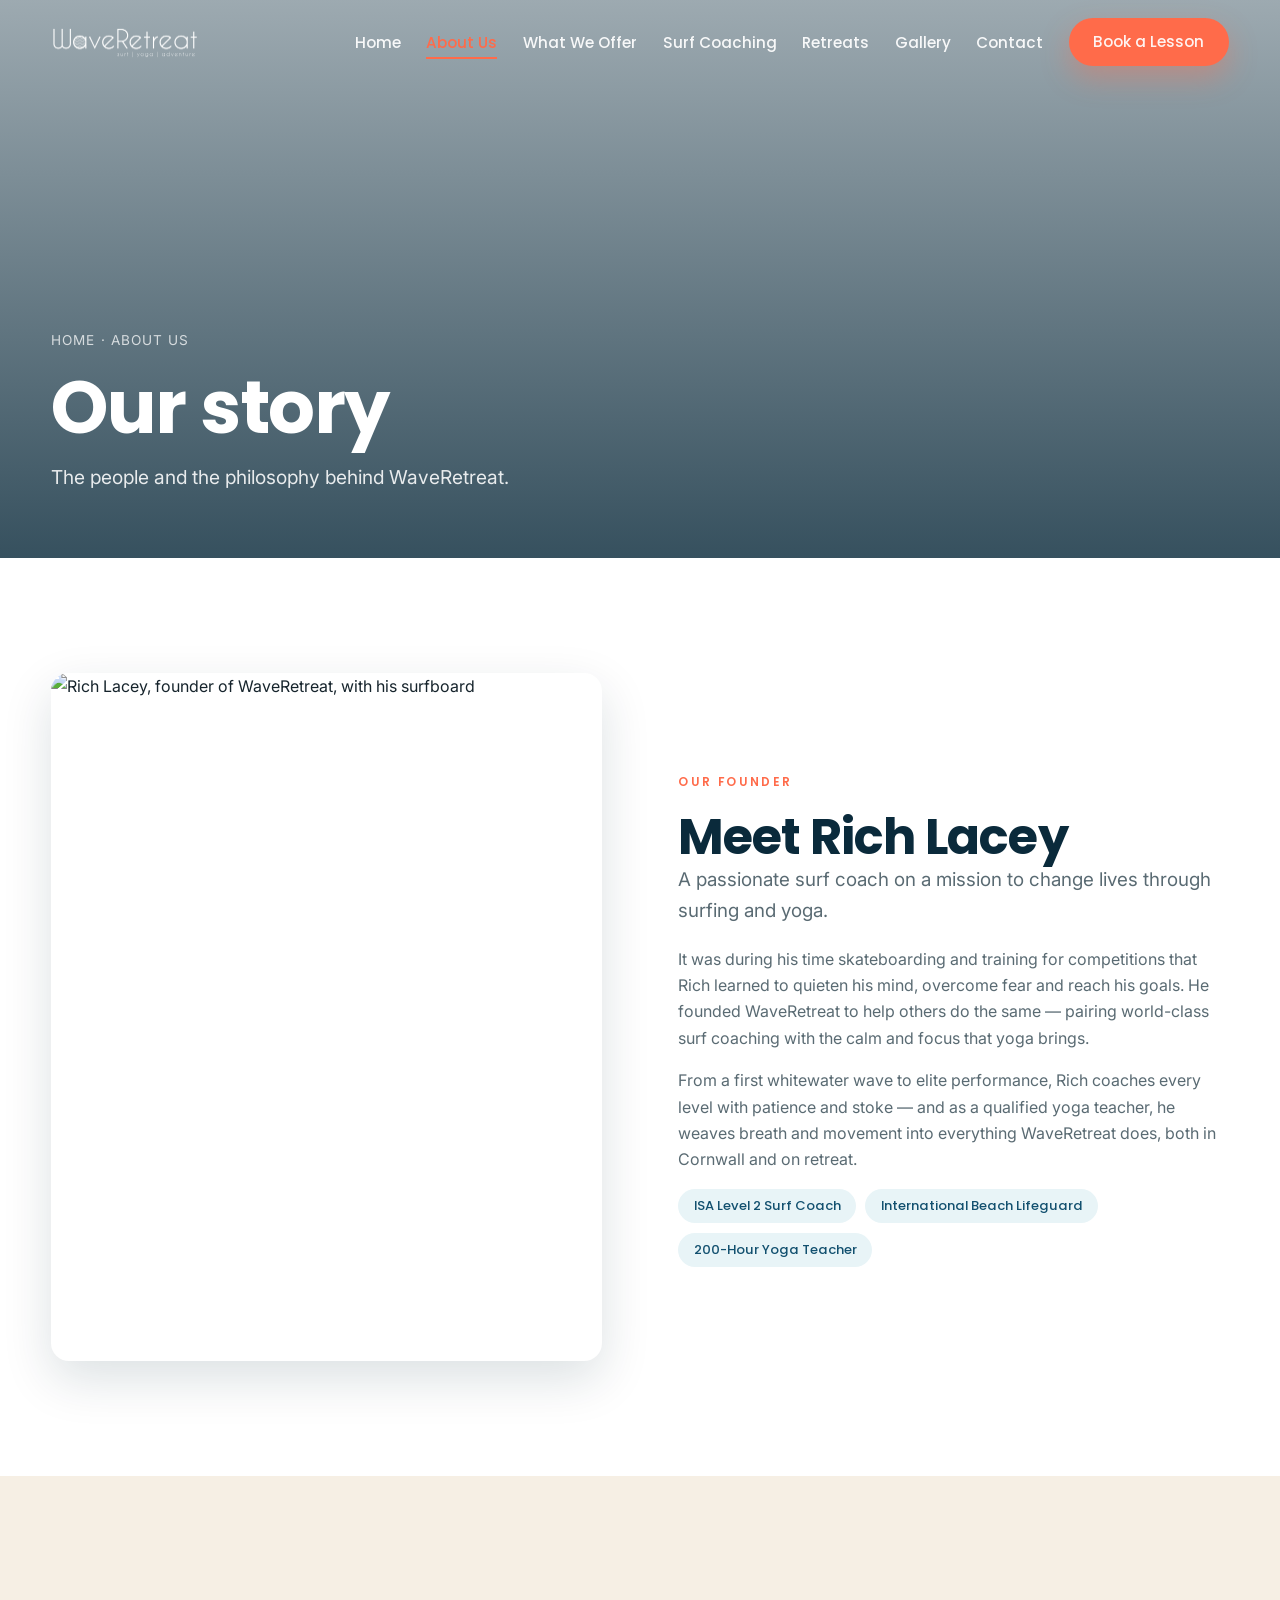
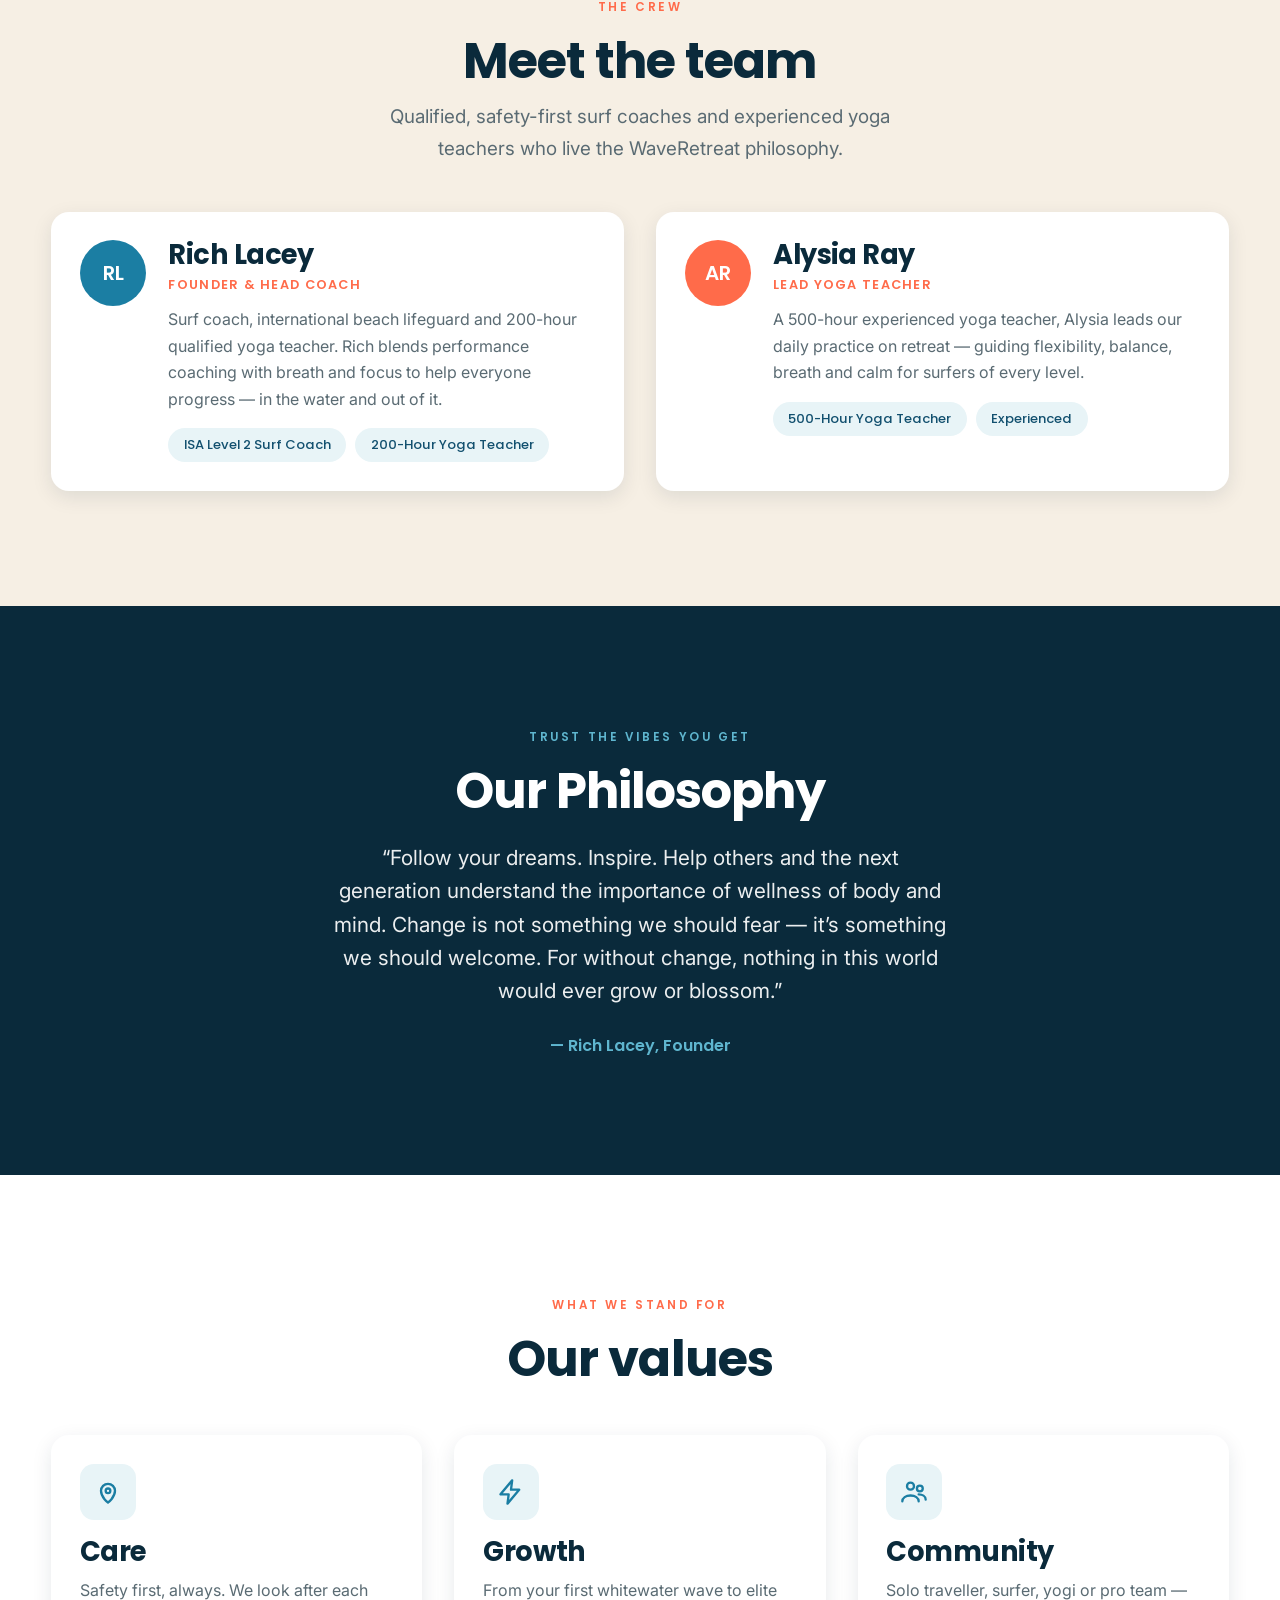
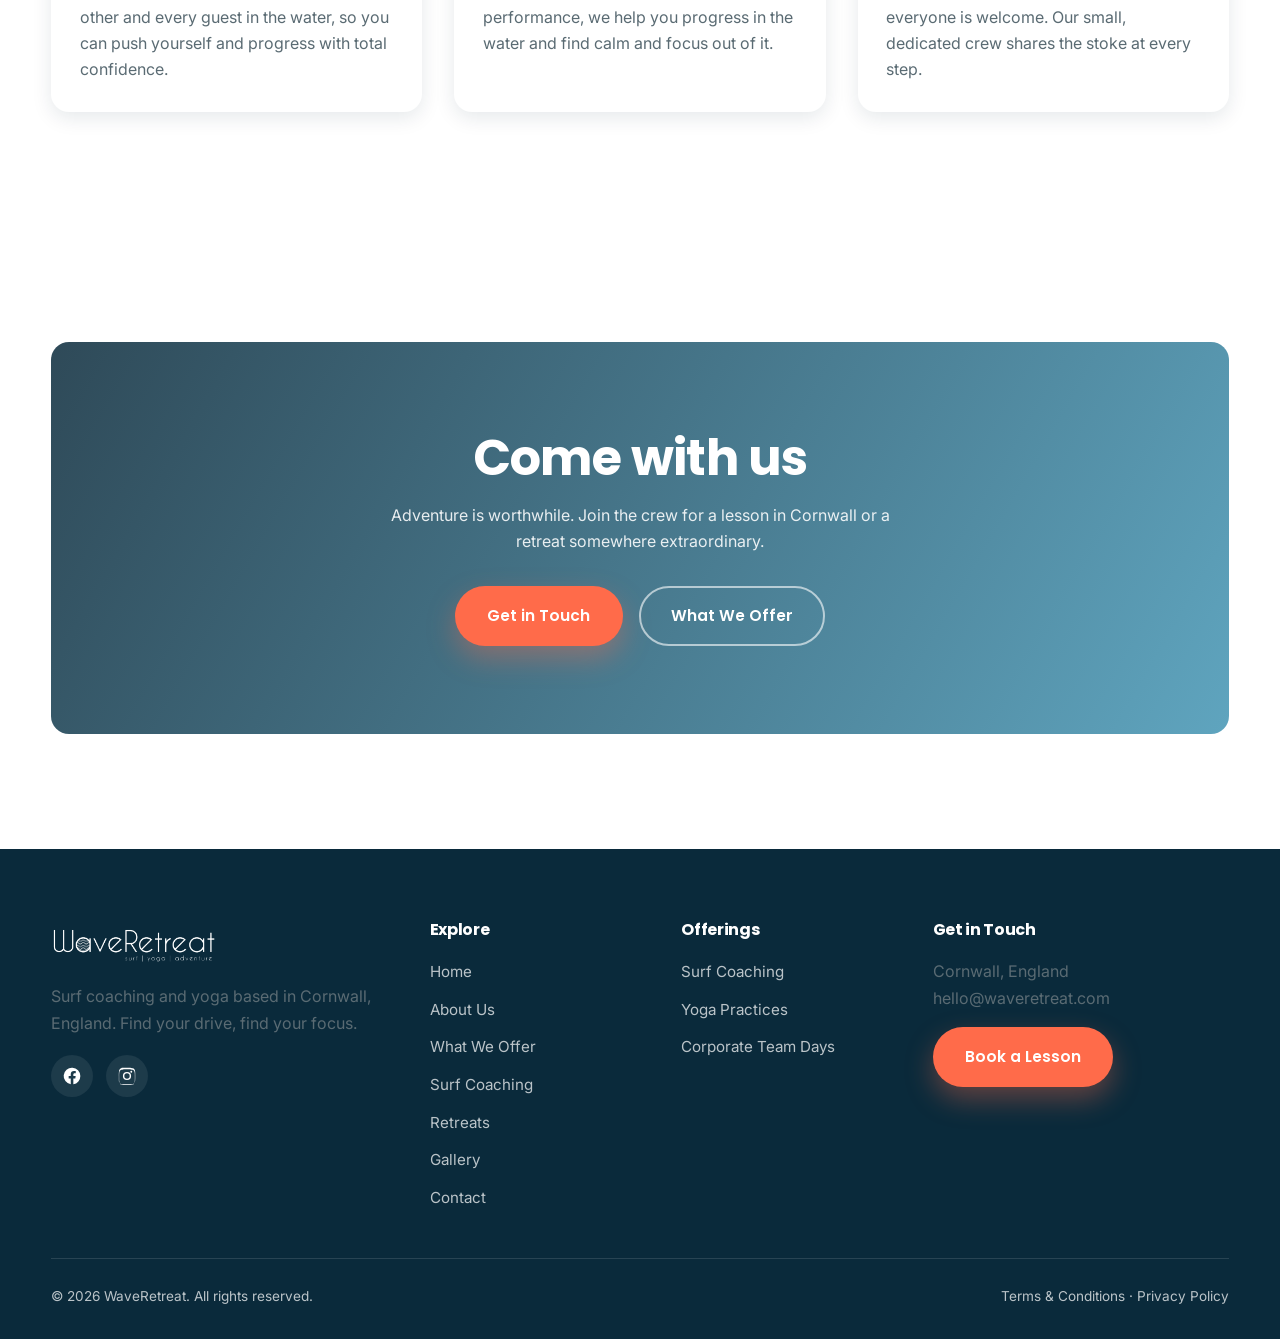
==== about.html @ 429e2a02 "Initial commit: Wave Retreat website Co-Authored-By: Claude Opus 4.7 (1M context) <noreply@anthropic" ====
<!DOCTYPE html>
<html lang="en-GB">
<head>
  <meta charset="UTF-8" />
  <meta name="viewport" content="width=device-width, initial-scale=1" />
  <title>About Us | WaveRetreat</title>
  <meta name="description" content="WaveRetreat was founded by Rich Lacey, a passionate surf coach changing lives through surf coaching and yoga in Cornwall." />
  <link rel="preconnect" href="https://fonts.googleapis.com" />
  <link rel="preconnect" href="https://fonts.gstatic.com" crossorigin />
  <link href="https://fonts.googleapis.com/css2?family=Inter:wght@400;500;600&family=Poppins:wght@500;600;700&display=swap" rel="stylesheet" />
  <link rel="stylesheet" href="css/styles.css" />
  <link rel="icon" href="favicon.svg" type="image/svg+xml" />
  <link rel="icon" href="assets/favicon-32.png" sizes="32x32" type="image/png" />
  <link rel="apple-touch-icon" href="assets/apple-touch-icon.png" />
  <meta name="theme-color" content="#0a2a3b" />
</head>
<body>

  <header class="site-header">
    <nav class="nav container">
      <a href="index.html" class="brand" aria-label="WaveRetreat home"><span class="brand-logo"><img class="logo-light" src="assets/logo-white.png" alt="WaveRetreat" width="500" height="137"><img class="logo-dark" src="assets/logo-dark.png" alt="WaveRetreat" width="500" height="137"></span></a>
      <ul class="nav-links">
        <li><a href="index.html">Home</a></li>
        <li><a href="about.html" class="active">About Us</a></li>
        <li><a href="offer.html">What We Offer</a></li><li><a href="coaching.html">Surf Coaching</a></li>
        <li><a href="retreats.html">Retreats</a></li><li><a href="gallery.html">Gallery</a></li>
        <li><a href="contact.html">Contact</a></li>
        <li><a href="contact.html" class="btn btn--primary">Book a Lesson</a></li>
      </ul>
      <button class="nav-toggle" aria-label="Menu"><span></span><span></span><span></span></button>
    </nav>
  </header>

  <!-- PAGE HERO -->
  <section class="page-hero">
    <div class="page-hero__bg" style="background-image:url('https://www.waveretreat.com/wp-content/uploads/2024/05/pura-vida-35-copy-scaled.jpg')"></div>
    <div class="container">
      <div class="breadcrumb">Home · About Us</div>
      <h1>Our story</h1>
      <p>The people and the philosophy behind WaveRetreat.</p>
    </div>
  </section>

  <!-- STORY -->
  <section class="section">
    <div class="container split">
      <div class="reveal media media--tall">
        <img src="https://www.waveretreat.com/wp-content/uploads/2016/12/rich-with-board-500x469.jpg" alt="Rich Lacey, founder of WaveRetreat, with his surfboard" />
      </div>
      <div class="reveal">
        <span class="eyebrow">Our Founder</span>
        <h2>Meet Rich Lacey</h2>
        <p class="lead">A passionate surf coach on a mission to change lives through surfing and yoga.</p>
        <p style="margin-top:1.2rem">It was during his time skateboarding and training for competitions that Rich learned to quieten his mind, overcome fear and reach his goals. He founded WaveRetreat to help others do the same — pairing world-class surf coaching with the calm and focus that yoga brings.</p>
        <p style="margin-top:1rem">From a first whitewater wave to elite performance, Rich coaches every level with patience and stoke — and as a qualified yoga teacher, he weaves breath and movement into everything WaveRetreat does, both in Cornwall and on retreat.</p>
        <div class="tags">
          <span class="tag">ISA Level 2 Surf Coach</span>
          <span class="tag">International Beach Lifeguard</span>
          <span class="tag">200-Hour Yoga Teacher</span>
        </div>
      </div>
    </div>
  </section>

  <!-- TEAM -->
  <section class="section section--sand">
    <div class="container">
      <div class="text-center reveal" style="max-width:58ch;margin-inline:auto;margin-bottom:3rem">
        <span class="eyebrow">The Crew</span>
        <h2>Meet the team</h2>
        <p class="lead mx-auto" style="margin-top:0.8rem">Qualified, safety-first surf coaches and experienced yoga teachers who live the WaveRetreat philosophy.</p>
      </div>
      <div class="grid grid-2">
        <article class="card reveal"><div class="card__body" style="flex-direction:row;gap:1.4rem;align-items:flex-start">
          <div class="quote__avatar" style="width:66px;height:66px;font-size:1.25rem;flex-shrink:0">RL</div>
          <div>
            <h3 style="margin-bottom:0.2rem">Rich Lacey</h3>
            <div style="color:var(--coral);font-family:Poppins;font-weight:600;font-size:0.8rem;text-transform:uppercase;letter-spacing:0.1em;margin-bottom:0.7rem">Founder &amp; Head Coach</div>
            <p>Surf coach, international beach lifeguard and 200-hour qualified yoga teacher. Rich blends performance coaching with breath and focus to help everyone progress — in the water and out of it.</p>
            <div class="tags"><span class="tag">ISA Level 2 Surf Coach</span><span class="tag">200-Hour Yoga Teacher</span></div>
          </div>
        </div></article>
        <article class="card reveal"><div class="card__body" style="flex-direction:row;gap:1.4rem;align-items:flex-start">
          <div class="quote__avatar" style="width:66px;height:66px;font-size:1.25rem;flex-shrink:0;background:var(--coral)">AR</div>
          <div>
            <h3 style="margin-bottom:0.2rem">Alysia Ray</h3>
            <div style="color:var(--coral);font-family:Poppins;font-weight:600;font-size:0.8rem;text-transform:uppercase;letter-spacing:0.1em;margin-bottom:0.7rem">Lead Yoga Teacher</div>
            <p>A 500-hour experienced yoga teacher, Alysia leads our daily practice on retreat — guiding flexibility, balance, breath and calm for surfers of every level.</p>
            <div class="tags"><span class="tag">500-Hour Yoga Teacher</span><span class="tag">Experienced</span></div>
          </div>
        </div></article>
      </div>
    </div>
  </section>

  <!-- PHILOSOPHY -->
  <section class="section section--ocean">
    <div class="container text-center" style="max-width:62ch;margin-inline:auto">
      <span class="eyebrow">Trust the vibes you get</span>
      <h2>Our Philosophy</h2>
      <p style="font-size:1.3rem;line-height:1.6;margin-top:1.4rem;color:rgba(255,255,255,0.92)">“Follow your dreams. Inspire. Help others and the next generation understand the importance of wellness of body and mind. Change is not something we should fear — it’s something we should welcome. For without change, nothing in this world would ever grow or blossom.”</p>
      <p style="color:var(--ocean-300);font-family:Poppins;font-weight:600;margin-top:1.6rem">— Rich Lacey, Founder</p>
    </div>
  </section>

  <!-- VALUES -->
  <section class="section">
    <div class="container">
      <div class="text-center reveal" style="max-width:56ch;margin-inline:auto;margin-bottom:3rem">
        <span class="eyebrow">What We Stand For</span>
        <h2>Our values</h2>
      </div>
      <div class="grid grid-3">
        <article class="card reveal"><div class="card__body">
          <div class="card__icon"><svg viewBox="0 0 24 24" fill="none" stroke="currentColor" stroke-width="2" stroke-linecap="round" stroke-linejoin="round"><path d="M12 21s-6-4.35-6-10a6 6 0 0 1 12 0c0 5.65-6 10-6 10z"/><circle cx="12" cy="11" r="2"/></svg></div>
          <h3>Care</h3>
          <p>Safety first, always. We look after each other and every guest in the water, so you can push yourself and progress with total confidence.</p>
        </div></article>
        <article class="card reveal"><div class="card__body">
          <div class="card__icon"><svg viewBox="0 0 24 24" fill="none" stroke="currentColor" stroke-width="2" stroke-linecap="round" stroke-linejoin="round"><path d="M13 2 3 14h7l-1 8 10-12h-7l1-8z"/></svg></div>
          <h3>Growth</h3>
          <p>From your first whitewater wave to elite performance, we help you progress in the water and find calm and focus out of it.</p>
        </div></article>
        <article class="card reveal"><div class="card__body">
          <div class="card__icon"><svg viewBox="0 0 24 24" fill="none" stroke="currentColor" stroke-width="2" stroke-linecap="round" stroke-linejoin="round"><circle cx="9" cy="7" r="3"/><circle cx="17" cy="9" r="2.5"/><path d="M2 20c0-3 3-5 7-5s7 2 7 5M16 14c3 0 6 1.5 6 4.5"/></svg></div>
          <h3>Community</h3>
          <p>Solo traveller, surfer, yogi or pro team — everyone is welcome. Our small, dedicated crew shares the stoke at every step.</p>
        </div></article>
      </div>
    </div>
  </section>

  <!-- CTA -->
  <section class="section">
    <div class="container">
      <div class="cta reveal" style="background-image:url('https://www.waveretreat.com/wp-content/uploads/2024/05/banner-waveretreat-scaled.jpg')">
        <h2>Come with us</h2>
        <p>Adventure is worthwhile. Join the crew for a lesson in Cornwall or a retreat somewhere extraordinary.</p>
        <div class="hero__cta" style="justify-content:center">
          <a href="contact.html" class="btn btn--primary">Get in Touch</a>
          <a href="offer.html" class="btn btn--ghost">What We Offer</a>
        </div>
      </div>
    </div>
  </section>

  <footer class="site-footer">
    <div class="container">
      <div class="footer-grid">
        <div>
          <a href="index.html" class="brand" aria-label="WaveRetreat home"><span class="brand-logo"><img class="logo-light" src="assets/logo-white.png" alt="WaveRetreat" width="500" height="137"><img class="logo-dark" src="assets/logo-dark.png" alt="WaveRetreat" width="500" height="137"></span></a>
          <p style="max-width:34ch">Surf coaching and yoga based in Cornwall, England. Find your drive, find your focus.</p>
          <div class="socials">
            <a href="https://www.facebook.com/waveretreat/" aria-label="Facebook" target="_blank" rel="noopener"><svg viewBox="0 0 24 24"><path d="M22 12a10 10 0 1 0-11.5 9.9v-7H8v-2.9h2.5V9.8c0-2.5 1.5-3.9 3.8-3.9 1.1 0 2.2.2 2.2.2v2.5h-1.3c-1.2 0-1.6.8-1.6 1.6v1.9h2.8l-.4 2.9h-2.4v7A10 10 0 0 0 22 12z"/></svg></a>
            <a href="https://www.instagram.com/waveretreat/" aria-label="Instagram" target="_blank" rel="noopener"><svg viewBox="0 0 24 24"><path d="M12 2.2c3.2 0 3.6 0 4.9.1 1.2.1 1.8.3 2.2.4.6.2 1 .5 1.4.9.4.4.7.8.9 1.4.2.4.4 1 .4 2.2.1 1.3.1 1.7.1 4.9s0 3.6-.1 4.9c-.1 1.2-.3 1.8-.4 2.2-.2.6-.5 1-.9 1.4-.4.4-.8.7-1.4.9-.4.2-1 .4-2.2.4-1.3.1-1.7.1-4.9.1s-3.6 0-4.9-.1c-1.2-.1-1.8-.3-2.2-.4-.6-.2-1-.5-1.4-.9-.4-.4-.7-.8-.9-1.4-.2-.4-.4-1-.4-2.2C2.2 15.6 2.2 15.2 2.2 12s0-3.6.1-4.9c.1-1.2.3-1.8.4-2.2.2-.6.5-1 .9-1.4.4-.4.8-.7 1.4-.9.4-.2 1-.4 2.2-.4C8.4 2.2 8.8 2.2 12 2.2zm0 1.8c-3.1 0-3.5 0-4.7.1-1.1.1-1.7.2-2.1.4-.5.2-.9.4-1.3.8-.4.4-.6.8-.8 1.3-.2.4-.3 1-.4 2.1-.1 1.2-.1 1.6-.1 4.7s0 3.5.1 4.7c.1 1.1.2 1.7.4 2.1.2.5.4.9.8 1.3.4.4.8.6 1.3.8.4.2 1 .3 2.1.4 1.2.1 1.6.1 4.7.1s3.5 0 4.7-.1c1.1-.1 1.7-.2 2.1-.4.5-.2.9-.4 1.3-.8.4-.4.6-.8.8-1.3.2-.4.3-1 .4-2.1.1-1.2.1-1.6.1-4.7s0-3.5-.1-4.7c-.1-1.1-.2-1.7-.4-2.1-.2-.5-.4-.9-.8-1.3-.4-.4-.8-.6-1.3-.8-.4-.2-1-.3-2.1-.4-1.2-.1-1.6-.1-4.7-.1zm0 3.1a4.9 4.9 0 1 1 0 9.8 4.9 4.9 0 0 1 0-9.8zm0 8.1a3.2 3.2 0 1 0 0-6.4 3.2 3.2 0 0 0 0 6.4zm6.3-8.3a1.1 1.1 0 1 1-2.3 0 1.1 1.1 0 0 1 2.3 0z"/></svg></a>
          </div>
        </div>
        <div><h4>Explore</h4><ul class="footer-links"><li><a href="index.html">Home</a></li><li><a href="about.html">About Us</a></li><li><a href="offer.html">What We Offer</a></li><li><a href="coaching.html">Surf Coaching</a></li><li><a href="retreats.html">Retreats</a></li><li><a href="gallery.html">Gallery</a></li><li><a href="contact.html">Contact</a></li></ul></div>
        <div><h4>Offerings</h4><ul class="footer-links"><li><a href="offer.html">Surf Coaching</a></li><li><a href="offer.html">Yoga Practices</a></li><li><a href="offer.html">Corporate Team Days</a></li></ul></div>
        <div><h4>Get in Touch</h4><p>Cornwall, England</p><p><a href="mailto:hello@waveretreat.com">hello@waveretreat.com</a></p><a href="contact.html" class="btn btn--primary" style="margin-top:1rem">Book a Lesson</a></div>
      </div>
      <div class="footer-bottom"><div>© <span id="year">2026</span> WaveRetreat. All rights reserved.</div><div><a href="terms.html">Terms &amp; Conditions</a> · <a href="privacy.html">Privacy Policy</a></div></div>
    </div>
  </footer>

  <script src="js/main.js"></script>
</body>
</html>
---- css/styles.css ----
/* ============================================================
   WaveRetreat — Surf Coaching & Retreats in Cornwall
   Fresh coastal / modern theme
   ============================================================ */

:root {
  --ocean-900: #0a2a3b;
  --ocean-800: #0e3a52;
  --ocean-700: #12506f;
  --ocean-500: #1b7ea3;
  --ocean-300: #5fb6cf;
  --foam: #e8f4f7;
  --sand: #f6efe4;
  --sand-deep: #ece0cb;
  --coral: #ff6b4a;
  --coral-dark: #e8543a;
  --ink: #16242c;
  --muted: #5a6b73;
  --white: #ffffff;
  --shadow: 0 18px 50px rgba(10, 42, 59, 0.14);
  --shadow-sm: 0 6px 20px rgba(10, 42, 59, 0.10);
  --radius: 18px;
  --radius-sm: 12px;
  --max: 1200px;
  --ease: cubic-bezier(0.22, 1, 0.36, 1);
}

* { margin: 0; padding: 0; box-sizing: border-box; }

html { scroll-behavior: smooth; -webkit-font-smoothing: antialiased; }

body {
  font-family: "Inter", -apple-system, BlinkMacSystemFont, "Segoe UI", Roboto, sans-serif;
  color: var(--ink);
  background: var(--white);
  line-height: 1.65;
  overflow-x: hidden;
}

h1, h2, h3, h4 {
  font-family: "Poppins", "Inter", sans-serif;
  line-height: 1.12;
  font-weight: 700;
  letter-spacing: -0.02em;
  color: var(--ocean-900);
}

h1 { font-size: clamp(2.6rem, 6vw, 4.6rem); }
h2 { font-size: clamp(2rem, 4vw, 3.1rem); }
h3 { font-size: clamp(1.3rem, 2.2vw, 1.7rem); }

p { color: var(--muted); }
a { color: inherit; text-decoration: none; }
img { max-width: 100%; display: block; }

.container { width: 92%; max-width: var(--max); margin-inline: auto; }
.section { padding: clamp(4rem, 9vw, 7.5rem) 0; }
.section--sand { background: var(--sand); }
.section--ocean { background: var(--ocean-900); }
.section--ocean h2, .section--ocean h3 { color: var(--white); }
.section--ocean p { color: rgba(255,255,255,0.78); }

.eyebrow {
  display: inline-block;
  font-family: "Poppins", sans-serif;
  text-transform: uppercase;
  letter-spacing: 0.22em;
  font-size: 0.74rem;
  font-weight: 600;
  color: var(--coral);
  margin-bottom: 1rem;
}
.section--ocean .eyebrow { color: var(--ocean-300); }

.lead { font-size: 1.18rem; color: var(--muted); max-width: 60ch; }
.text-center { text-align: center; }
.mx-auto { margin-inline: auto; }
.accent { color: var(--coral); }

/* ---------- Buttons ---------- */
.btn {
  display: inline-flex;
  align-items: center;
  gap: 0.55rem;
  font-family: "Poppins", sans-serif;
  font-weight: 600;
  font-size: 0.96rem;
  padding: 0.95rem 1.9rem;
  border-radius: 100px;
  border: 2px solid transparent;
  cursor: pointer;
  transition: transform 0.3s var(--ease), box-shadow 0.3s var(--ease), background 0.3s, color 0.3s;
}
.btn:hover { transform: translateY(-3px); }
.btn--primary { background: var(--coral); color: var(--white); box-shadow: 0 12px 28px rgba(255,107,74,0.36); }
.btn--primary:hover { background: var(--coral-dark); box-shadow: 0 18px 36px rgba(255,107,74,0.44); }
.btn--ghost { background: transparent; color: var(--white); border-color: rgba(255,255,255,0.6); }
.btn--ghost:hover { background: var(--white); color: var(--ocean-900); border-color: var(--white); }
.btn--dark { background: var(--ocean-900); color: var(--white); }
.btn--dark:hover { background: var(--ocean-700); }

/* ---------- Header / Nav ---------- */
.site-header {
  position: fixed;
  inset: 0 0 auto 0;
  z-index: 1000;
  padding: 1.1rem 0;
  isolation: isolate;
  transition: padding 0.35s var(--ease), box-shadow 0.35s;
}
/* Solid-ish bar behind the content (no backdrop-filter — blur rasterises and
   softens the logo/nav in some browsers). Keeps logo and text pixel-crisp. */
.site-header::before {
  content: "";
  position: absolute;
  inset: 0;
  z-index: -1;
  background: var(--white);
  opacity: 0;
  transition: opacity 0.35s var(--ease);
}
.site-header.scrolled::before { opacity: 0.97; }
.site-header.scrolled {
  box-shadow: 0 6px 24px rgba(10, 42, 59, 0.08);
  padding: 0.6rem 0;
}
.nav { display: flex; align-items: center; justify-content: space-between; }
.brand { display: inline-flex; align-items: center; }
/* PNG logo: white version on dark backgrounds (hero/footer), dark version on the white nav bar */
.brand-logo { display: block; width: 168px; }
.brand-logo img { display: block; width: 100%; height: auto; }
.brand-logo .logo-dark { display: none; }
.scrolled .brand-logo .logo-light { display: none; }
.scrolled .brand-logo .logo-dark { display: block; }
.nav .brand-logo { width: 150px; }

.nav-links { display: flex; align-items: center; gap: 1.6rem; list-style: none; }
.nav-links a {
  font-family: "Poppins", sans-serif; font-weight: 500; font-size: 0.95rem;
  color: rgba(255,255,255,0.92); position: relative; padding: 0.3rem 0;
}
.scrolled .nav-links a { color: var(--ocean-800); }
.nav-links a::after {
  content: ""; position: absolute; left: 0; bottom: -2px; height: 2px; width: 0;
  background: var(--coral); transition: width 0.3s var(--ease);
}
.nav-links a:hover::after, .nav-links a.active::after { width: 100%; }
.nav-links a.active { color: var(--coral); }
.nav .btn { padding: 0.6rem 1.4rem; }

.nav-toggle { display: none; flex-direction: column; gap: 5px; background: none; border: 0; cursor: pointer; padding: 6px; }
.nav-toggle span { width: 26px; height: 2px; background: var(--white); border-radius: 2px; transition: 0.3s; }
.scrolled .nav-toggle span { background: var(--ocean-900); }

/* ---------- Hero ---------- */
.hero {
  position: relative;
  min-height: 100vh;
  display: flex;
  align-items: center;
  color: var(--white);
  overflow: hidden;
}
.hero__bg {
  position: absolute; inset: 0;
  background-size: cover; background-position: center;
  transform: scale(1.08);
  animation: slowZoom 18s ease-out forwards;
}
@keyframes slowZoom { to { transform: scale(1); } }

/* Hero slideshow */
.hero__slides { position: absolute; inset: 0; overflow: hidden; }
.hero__slide {
  position: absolute; inset: 0;
  background-size: cover; background-position: center;
  opacity: 0; transition: opacity 1.6s ease-in-out;
  will-change: opacity;
}
.hero__slide.active { opacity: 1; }
.hero__slide.active { animation: heroZoom 7s ease-out forwards; }
@keyframes heroZoom { from { transform: scale(1.12); } to { transform: scale(1); } }
.hero__arrow {
  position: absolute; top: 50%; transform: translateY(-50%); z-index: 3;
  width: 52px; height: 52px; display: grid; place-items: center;
  background: rgba(255,255,255,0.14); border: 0; border-radius: 50%;
  color: #fff; font-size: 1.9rem; line-height: 1; cursor: pointer;
  transition: background 0.25s, transform 0.25s;
}
.hero__arrow:hover { background: var(--coral); }
.hero__arrow--prev { left: 1.6rem; }
.hero__arrow--next { right: 1.6rem; }
.hero__dots {
  position: absolute; bottom: 2.2rem; right: 2.5rem; z-index: 3;
  display: flex; gap: 0.6rem;
}
.hero__dot {
  width: 11px; height: 11px; border-radius: 50%; padding: 0;
  border: 2px solid rgba(255,255,255,0.7); background: transparent;
  cursor: pointer; transition: background 0.25s, transform 0.25s, border-color 0.25s;
}
.hero__dot:hover { border-color: #fff; }
.hero__dot.active { background: var(--coral); border-color: var(--coral); transform: scale(1.15); }
@media (max-width: 540px) {
  .hero__dots { right: 50%; transform: translateX(50%); bottom: 1.4rem; }
  .hero__arrow { width: 42px; height: 42px; font-size: 1.5rem; }
  .hero__arrow--prev { left: 0.6rem; }
  .hero__arrow--next { right: 0.6rem; }
}
.hero::after {
  content: ""; position: absolute; inset: 0;
  background: linear-gradient(180deg, rgba(10,42,59,0.55) 0%, rgba(10,42,59,0.35) 40%, rgba(10,42,59,0.8) 100%);
}
.hero .container { position: relative; z-index: 2; }
.hero h1 { color: var(--white); max-width: 16ch; }
.hero p { color: rgba(255,255,255,0.9); font-size: 1.25rem; max-width: 52ch; margin: 1.5rem 0 2.3rem; }
.hero__cta { display: flex; flex-wrap: wrap; gap: 1rem; }
.hero__scroll {
  position: absolute; bottom: 2rem; left: 50%; transform: translateX(-50%);
  z-index: 2; color: rgba(255,255,255,0.7); font-size: 0.78rem; letter-spacing: 0.2em;
  text-transform: uppercase; display: flex; flex-direction: column; align-items: center; gap: 0.6rem;
}
.hero__scroll span { width: 1px; height: 40px; background: rgba(255,255,255,0.5); animation: scrollPulse 2s infinite; }
@keyframes scrollPulse { 0%,100% { opacity: 0.3; transform: scaleY(0.6); } 50% { opacity: 1; transform: scaleY(1); } }

/* page hero (smaller, for inner pages) */
.page-hero {
  position: relative; min-height: 62vh; display: flex; align-items: flex-end;
  color: #fff; overflow: hidden; padding-bottom: 4rem;
}
.page-hero__bg { position: absolute; inset: 0; background-size: cover; background-position: center; }
.page-hero::after { content: ""; position: absolute; inset: 0; background: linear-gradient(180deg, rgba(10,42,59,0.4), rgba(10,42,59,0.82)); }
.page-hero .container { position: relative; z-index: 2; }
.page-hero h1 { color: #fff; }
.page-hero p { color: rgba(255,255,255,0.88); font-size: 1.2rem; max-width: 56ch; margin-top: 0.8rem; }
.breadcrumb { font-size: 0.85rem; letter-spacing: 0.08em; color: rgba(255,255,255,0.75); margin-bottom: 1rem; text-transform: uppercase; }

/* ---------- Generic grid ---------- */
.grid { display: grid; gap: 2rem; }
.grid-2 { grid-template-columns: repeat(2, 1fr); }
.grid-3 { grid-template-columns: repeat(3, 1fr); }
.split { display: grid; grid-template-columns: 1fr 1fr; gap: clamp(2rem, 6vw, 5rem); align-items: center; }

/* ---------- Cards ---------- */
.card {
  background: var(--white); border-radius: var(--radius); overflow: hidden;
  box-shadow: var(--shadow-sm); transition: transform 0.4s var(--ease), box-shadow 0.4s var(--ease);
  display: flex; flex-direction: column;
}
.card:hover { transform: translateY(-8px); box-shadow: var(--shadow); }
.card__img { height: 220px; background-size: cover; background-position: center; }
.card__body { padding: 1.8rem; flex: 1; display: flex; flex-direction: column; }
.card__icon {
  width: 56px; height: 56px; border-radius: 14px; background: var(--foam);
  display: grid; place-items: center; margin-bottom: 1.1rem; color: var(--ocean-500);
}
.card__icon svg { width: 28px; height: 28px; }
.card h3 { margin-bottom: 0.6rem; }
.card .card__link { margin-top: auto; padding-top: 1rem; color: var(--coral); font-weight: 600; font-family: "Poppins", sans-serif; font-size: 0.92rem; display: inline-flex; gap: 0.4rem; align-items: center; }
.card .card__link:hover { gap: 0.7rem; }

/* feature media block */
.media { border-radius: var(--radius); overflow: hidden; box-shadow: var(--shadow); }
.media img { width: 100%; height: 100%; object-fit: cover; }
.media--tall { aspect-ratio: 4/5; }

/* ---------- Stats ---------- */
.stats { display: grid; grid-template-columns: repeat(3, 1fr); gap: 2rem; text-align: center; }
.stat__num { font-family: "Poppins", sans-serif; font-weight: 700; font-size: clamp(2.6rem, 5vw, 3.6rem); color: var(--coral); line-height: 1; }
.stat__label { text-transform: uppercase; letter-spacing: 0.14em; font-size: 0.82rem; color: rgba(255,255,255,0.7); margin-top: 0.6rem; }

/* ---------- Testimonials ---------- */
.quote { background: var(--white); border-radius: var(--radius); padding: 2.2rem; box-shadow: var(--shadow-sm); position: relative; }
.quote__mark { font-family: "Poppins"; font-size: 4rem; color: var(--sand-deep); line-height: 0.6; position: absolute; top: 1.4rem; right: 1.6rem; }
.quote p { color: var(--ink); font-size: 1.04rem; position: relative; z-index: 1; }
.quote__author { display: flex; align-items: center; gap: 0.9rem; margin-top: 1.4rem; }
.quote__avatar { width: 48px; height: 48px; border-radius: 50%; background: var(--ocean-500); color: #fff; display: grid; place-items: center; font-family: "Poppins"; font-weight: 600; }
.quote__name { font-family: "Poppins"; font-weight: 600; color: var(--ocean-900); font-size: 0.96rem; }
.quote__role { font-size: 0.82rem; color: var(--muted); }

/* ---------- Mission band ---------- */
.band { display: grid; grid-template-columns: 1fr 1fr; align-items: stretch; min-height: 480px; border-radius: var(--radius); overflow: hidden; box-shadow: var(--shadow); }
.band__media { background-size: cover; background-position: center; min-height: 320px; }
.band__content { padding: clamp(2.2rem, 5vw, 4rem); display: flex; flex-direction: column; justify-content: center; }
.band--ocean .band__content { background: var(--ocean-900); color: #fff; }
.band--ocean h2 { color: #fff; }
.band--ocean p { color: rgba(255,255,255,0.8); }

/* ---------- CTA ---------- */
.cta {
  position: relative; text-align: center; color: #fff; overflow: hidden;
  border-radius: var(--radius); padding: clamp(3rem, 7vw, 5.5rem) 1.5rem;
  background-size: cover; background-position: center;
}
.cta::after { content: ""; position: absolute; inset: 0; background: linear-gradient(120deg, rgba(10,42,59,0.85), rgba(27,126,163,0.7)); }
.cta > * { position: relative; z-index: 1; }
.cta h2 { color: #fff; }
.cta p { color: rgba(255,255,255,0.88); margin: 1rem auto 2rem; max-width: 50ch; }

/* ---------- Forms ---------- */
.form { display: grid; gap: 1.2rem; }
.form-row { display: grid; grid-template-columns: 1fr 1fr; gap: 1.2rem; }
.field label { display: block; font-family: "Poppins"; font-weight: 500; font-size: 0.86rem; margin-bottom: 0.4rem; color: var(--ocean-900); }
.field input, .field select, .field textarea {
  width: 100%; padding: 0.9rem 1.1rem; border: 1.5px solid var(--sand-deep); border-radius: var(--radius-sm);
  font-family: inherit; font-size: 0.98rem; color: var(--ink); background: var(--white); transition: border 0.25s, box-shadow 0.25s;
}
.field input:focus, .field select:focus, .field textarea:focus { outline: none; border-color: var(--ocean-500); box-shadow: 0 0 0 4px rgba(27,126,163,0.12); }
.field textarea { min-height: 150px; resize: vertical; }
.form-note { font-size: 0.84rem; color: var(--muted); }
.form-success { display: none; padding: 1rem 1.2rem; border-radius: var(--radius-sm); background: #e7f7ee; color: #156c40; font-weight: 500; }
.form-success.show { display: block; }

/* ---------- Info / contact list ---------- */
.info-list { list-style: none; display: grid; gap: 1.5rem; }
.info-list li { display: flex; gap: 1rem; align-items: flex-start; }
.info-list .ic { width: 46px; height: 46px; border-radius: 12px; background: var(--foam); color: var(--ocean-500); display: grid; place-items: center; flex-shrink: 0; }
.info-list .ic svg { width: 22px; height: 22px; }
.info-list strong { font-family: "Poppins"; color: var(--ocean-900); display: block; font-size: 0.95rem; }
.info-list span { color: var(--muted); font-size: 0.95rem; }

/* ---------- Checklist ---------- */
.checks { list-style: none; display: grid; gap: 0.9rem; }
.checks li { display: flex; gap: 0.8rem; align-items: flex-start; color: var(--muted); }
.checks li::before { content: "✓"; flex-shrink: 0; width: 24px; height: 24px; border-radius: 50%; background: var(--coral); color: #fff; font-size: 0.8rem; font-weight: 700; display: grid; place-items: center; }

/* ---------- Pill / tags ---------- */
.tags { display: flex; flex-wrap: wrap; gap: 0.6rem; margin-top: 1rem; }
.tag { background: var(--foam); color: var(--ocean-700); padding: 0.4rem 0.95rem; border-radius: 100px; font-size: 0.82rem; font-family: "Poppins"; font-weight: 500; }

/* ---------- Retreat list ---------- */
.retreat { display: grid; grid-template-columns: 1.1fr 1fr; gap: 0; border-radius: var(--radius); overflow: hidden; box-shadow: var(--shadow-sm); background: #fff; transition: box-shadow 0.4s; }
.retreat:hover { box-shadow: var(--shadow); }
.retreat__img { min-height: 320px; background-size: cover; background-position: center; }
.retreat__body { padding: clamp(1.8rem, 4vw, 3rem); display: flex; flex-direction: column; justify-content: center; }
.retreat:nth-child(even) .retreat__img { order: 2; }
.retreat__loc { color: var(--coral); font-family: "Poppins"; font-weight: 600; font-size: 0.82rem; letter-spacing: 0.12em; text-transform: uppercase; margin-bottom: 0.6rem; }

/* ---------- Footer ---------- */
.site-footer { background: var(--ocean-900); color: rgba(255,255,255,0.72); padding: 4.5rem 0 2rem; }
.footer-grid { display: grid; grid-template-columns: 1.6fr 1fr 1fr 1.4fr; gap: 2.5rem; }
.site-footer h4 { color: #fff; font-size: 1rem; margin-bottom: 1.2rem; }
.site-footer .brand { color: #fff; margin-bottom: 1rem; }
.footer-links { list-style: none; display: grid; gap: 0.7rem; }
.footer-links a { color: rgba(255,255,255,0.72); font-size: 0.95rem; transition: color 0.2s; }
.footer-links a:hover { color: var(--coral); }
.socials { display: flex; gap: 0.8rem; margin-top: 1.2rem; }
.socials a { width: 42px; height: 42px; border-radius: 50%; background: rgba(255,255,255,0.08); display: grid; place-items: center; transition: background 0.25s, transform 0.25s; }
.socials a:hover { background: var(--coral); transform: translateY(-3px); }
.socials svg { width: 20px; height: 20px; fill: #fff; }
.footer-bottom { border-top: 1px solid rgba(255,255,255,0.12); margin-top: 3rem; padding-top: 1.6rem; display: flex; justify-content: space-between; flex-wrap: wrap; gap: 1rem; font-size: 0.85rem; }
.footer-bottom a:hover { color: var(--coral); }

/* ---------- Pricing / lesson cards ---------- */
.price { font-family: "Poppins", sans-serif; font-weight: 700; color: var(--ocean-900); font-size: 1.4rem; margin: 0.2rem 0 0.4rem; }
.price small { font-weight: 500; font-size: 0.8rem; color: var(--muted); }

/* ---------- Level rows ---------- */
.level { display: grid; grid-template-columns: auto 1fr; gap: 1.2rem; align-items: start; padding: 1.6rem 0; border-bottom: 1px solid var(--sand-deep); }
.level:last-child { border-bottom: 0; }
.level__badge { width: 54px; height: 54px; border-radius: 14px; background: var(--ocean-900); color: #fff; display: grid; place-items: center; font-family: "Poppins"; font-weight: 700; }
.level h3 { margin-bottom: 0.3rem; }

/* ---------- Gallery ---------- */
.gallery {
  display: grid;
  grid-template-columns: repeat(4, 1fr);
  gap: 1rem;
}
.gallery__item {
  position: relative; overflow: hidden; border-radius: var(--radius-sm);
  cursor: pointer; background: var(--sand-deep);
  aspect-ratio: 3 / 2;
}
.gallery__item img { width: 100%; height: 100%; object-fit: cover; transition: transform 0.6s var(--ease); }
.gallery__item:hover img { transform: scale(1.07); }
.gallery__item::after {
  content: ""; position: absolute; inset: 0; pointer-events: none;
  background: linear-gradient(180deg, rgba(10,42,59,0) 55%, rgba(10,42,59,0.45));
  opacity: 0; transition: opacity 0.4s;
}
.gallery__item:hover::after { opacity: 1; }

/* Lightbox */
.lightbox {
  position: fixed; inset: 0; z-index: 2000; display: none;
  background: rgba(8, 24, 33, 0.92); align-items: center; justify-content: center;
  padding: 4vw; opacity: 0; transition: opacity 0.3s;
}
.lightbox.open { display: flex; opacity: 1; }
.lightbox img { max-width: 90vw; max-height: 86vh; border-radius: 10px; box-shadow: 0 30px 80px rgba(0,0,0,0.5); }
.lightbox__close {
  position: absolute; top: 1.4rem; right: 1.8rem; width: 48px; height: 48px;
  background: rgba(255,255,255,0.12); border: 0; border-radius: 50%; color: #fff;
  font-size: 1.6rem; cursor: pointer; transition: background 0.25s; line-height: 1;
  z-index: 2;
}
.lightbox__close:hover { background: var(--coral); }
.lightbox__nav {
  position: absolute; top: 50%; transform: translateY(-50%);
  width: 56px; height: 56px; display: grid; place-items: center;
  background: rgba(255,255,255,0.12); border: 0; border-radius: 50%; color: #fff;
  font-size: 2rem; line-height: 1; cursor: pointer; transition: background 0.25s; z-index: 2;
}
.lightbox__nav:hover { background: var(--coral); }
.lightbox__nav--prev { left: 1.6rem; }
.lightbox__nav--next { right: 1.6rem; }
.lightbox__counter {
  position: absolute; bottom: 1.4rem; left: 50%; transform: translateX(-50%);
  color: rgba(255,255,255,0.8); font-family: "Poppins", sans-serif;
  font-size: 0.85rem; letter-spacing: 0.06em;
}
@media (max-width: 540px) {
  .lightbox__nav { width: 44px; height: 44px; font-size: 1.5rem; }
  .lightbox__nav--prev { left: 0.5rem; }
  .lightbox__nav--next { right: 0.5rem; }
}

/* ---------- Legal / prose pages ---------- */
.legal-head { background: var(--ocean-900); color: #fff; padding: 8.5rem 0 3.2rem; }
.legal-head .breadcrumb { color: var(--ocean-300); }
.legal-head h1 { color: #fff; margin-bottom: 0.5rem; }
.legal-head .updated { color: rgba(255,255,255,0.7); font-family: "Poppins", sans-serif; font-size: 0.85rem; }
.legal-note {
  background: var(--sand); border-left: 4px solid var(--coral);
  padding: 1rem 1.4rem; border-radius: 8px; margin-bottom: 2.6rem;
  font-size: 0.92rem; color: var(--muted);
}
.prose { max-width: 820px; }
.prose h2 { font-size: 1.5rem; margin: 2.6rem 0 0.8rem; }
.prose h3 { font-size: 1.12rem; margin: 1.6rem 0 0.5rem; color: var(--ocean-800); }
.prose p { margin-bottom: 1rem; }
.prose ul, .prose ol { margin: 0.4rem 0 1.2rem 1.3rem; display: grid; gap: 0.45rem; }
.prose li { color: var(--muted); padding-left: 0.2rem; }
.prose a { color: var(--ocean-500); text-decoration: underline; }
.prose strong { color: var(--ocean-900); }
.prose .ph { background: #fff2c2; color: #7a5b00; padding: 0.05rem 0.3rem; border-radius: 4px; font-weight: 500; }

/* ---------- Instagram strip ---------- */
.ig__strip { display: grid; grid-template-columns: repeat(6, 1fr); gap: 0.6rem; margin-top: 2.4rem; }
.ig__tile {
  position: relative; display: block; aspect-ratio: 1 / 1; overflow: hidden;
  border-radius: 12px; background: var(--sand-deep);
}
.ig__tile img { width: 100%; height: 100%; object-fit: cover; transition: transform 0.5s var(--ease); }
.ig__tile:hover img { transform: scale(1.09); }
.ig__tile::after { content: ""; position: absolute; inset: 0; background: rgba(10,42,59,0); transition: background 0.3s; }
.ig__tile:hover::after { background: rgba(10,42,59,0.4); }
.ig__tile .ig__icon { position: absolute; inset: 0; z-index: 1; display: grid; place-items: center; opacity: 0; transform: scale(0.8); transition: opacity 0.3s, transform 0.3s; }
.ig__tile:hover .ig__icon { opacity: 1; transform: scale(1); }
.ig__tile .ig__icon svg { width: 30px; height: 30px; fill: #fff; }
@media (max-width: 900px) { .ig__strip { grid-template-columns: repeat(3, 1fr); } }
@media (max-width: 540px) { .ig__strip { grid-template-columns: repeat(2, 1fr); } }

/* ---------- Reveal animation ---------- */
.reveal { opacity: 0; transform: translateY(30px); transition: opacity 0.8s var(--ease), transform 0.8s var(--ease); }
.reveal.in { opacity: 1; transform: none; }

/* ---------- Responsive ---------- */
@media (max-width: 900px) {
  .nav-links {
    position: fixed; inset: 0 0 0 auto; width: min(78vw, 320px); height: 100vh;
    background: var(--ocean-900); flex-direction: column; align-items: flex-start;
    padding: 6rem 2rem 2rem; gap: 1.6rem; transform: translateX(100%); transition: transform 0.4s var(--ease);
    box-shadow: -20px 0 60px rgba(0,0,0,0.3);
  }
  .nav-links.open { transform: none; }
  .nav-links a { color: #fff !important; font-size: 1.1rem; }
  .nav-toggle { display: flex; z-index: 1100; }
  .nav-toggle.open span:nth-child(1) { transform: translateY(7px) rotate(45deg); background:#fff; }
  .nav-toggle.open span:nth-child(2) { opacity: 0; }
  .nav-toggle.open span:nth-child(3) { transform: translateY(-7px) rotate(-45deg); background:#fff; }
  .grid-3 { grid-template-columns: 1fr; }
  .grid-2 { grid-template-columns: 1fr; }
  .split { grid-template-columns: 1fr; }
  .band { grid-template-columns: 1fr; }
  .retreat { grid-template-columns: 1fr; }
  .retreat:nth-child(even) .retreat__img { order: 0; }
  .stats { grid-template-columns: 1fr; gap: 2.5rem; }
  .footer-grid { grid-template-columns: 1fr 1fr; }
  .form-row { grid-template-columns: 1fr; }
  .gallery { grid-template-columns: repeat(2, 1fr); }
  .level { grid-template-columns: 1fr; gap: 0.6rem; }
}
@media (max-width: 540px) {
  .footer-grid { grid-template-columns: 1fr; }
  .hero p { font-size: 1.1rem; }
  .gallery { grid-template-columns: 1fr; }
}
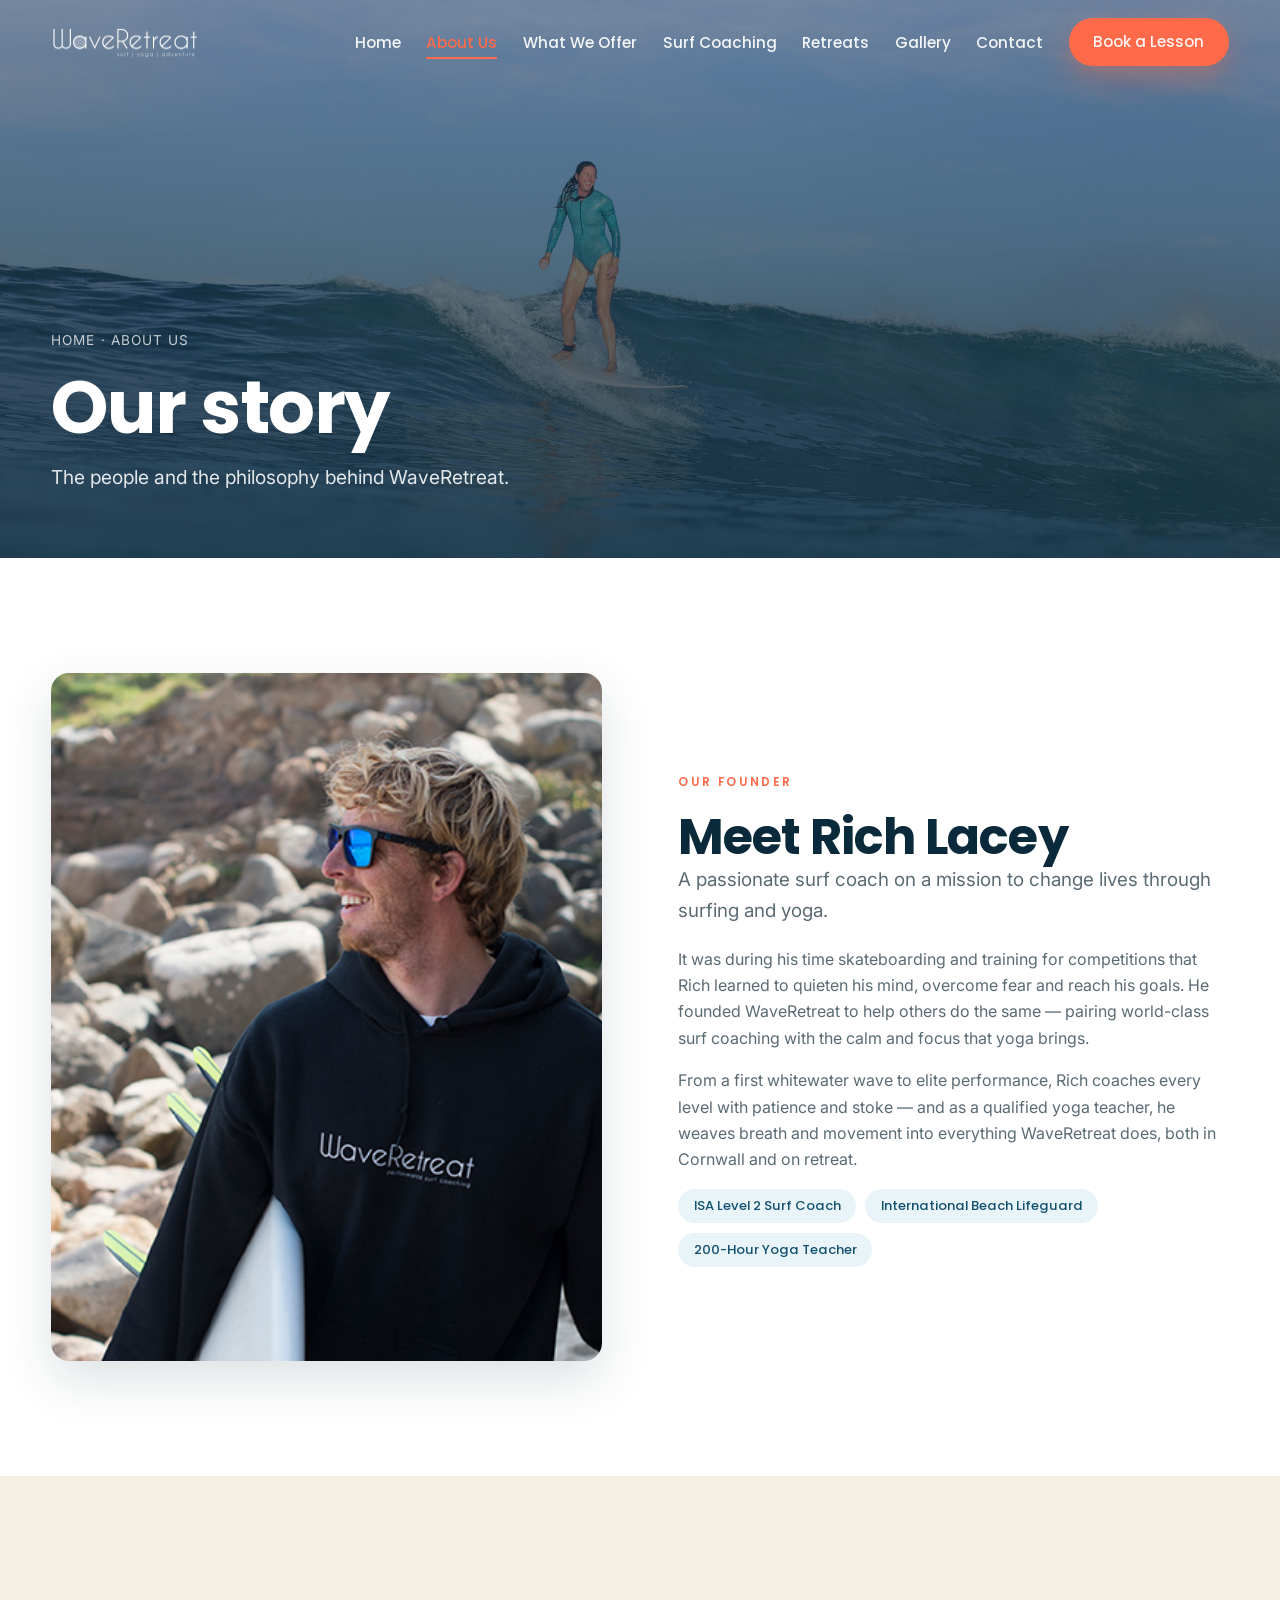
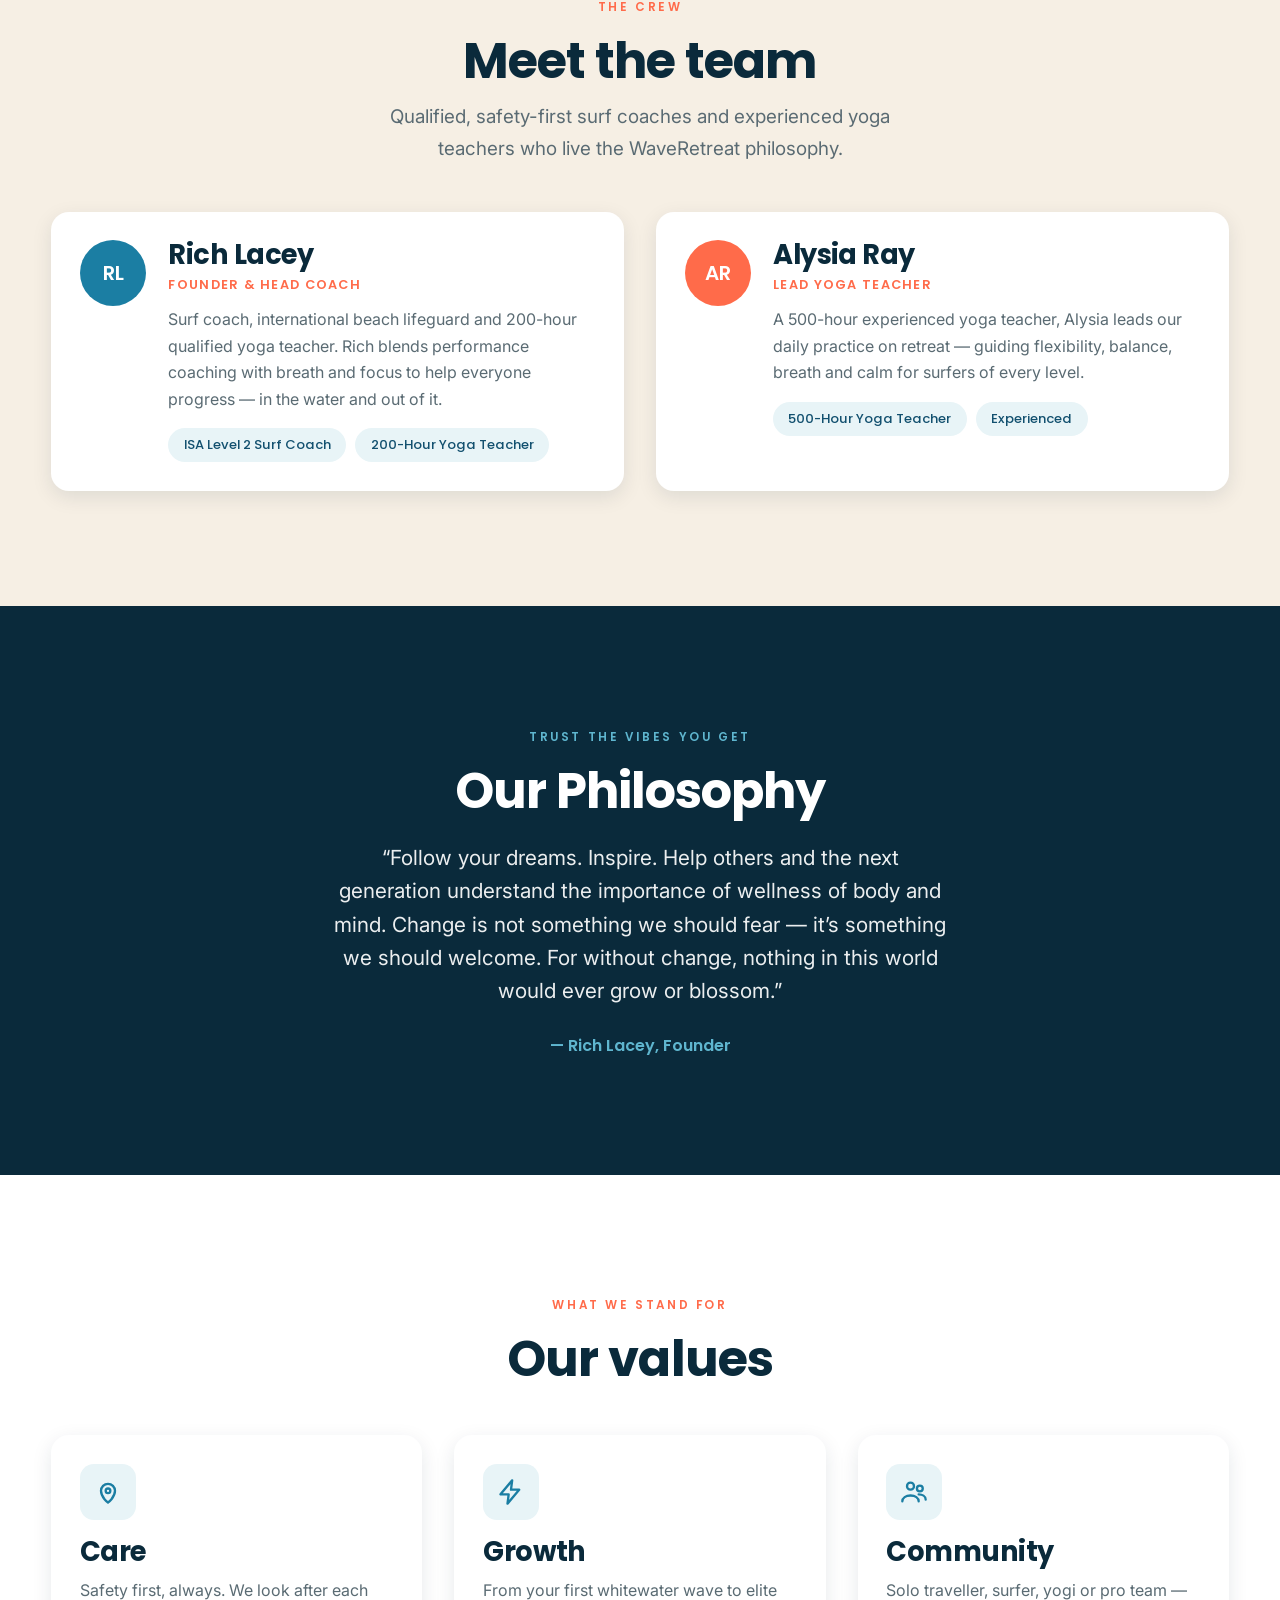
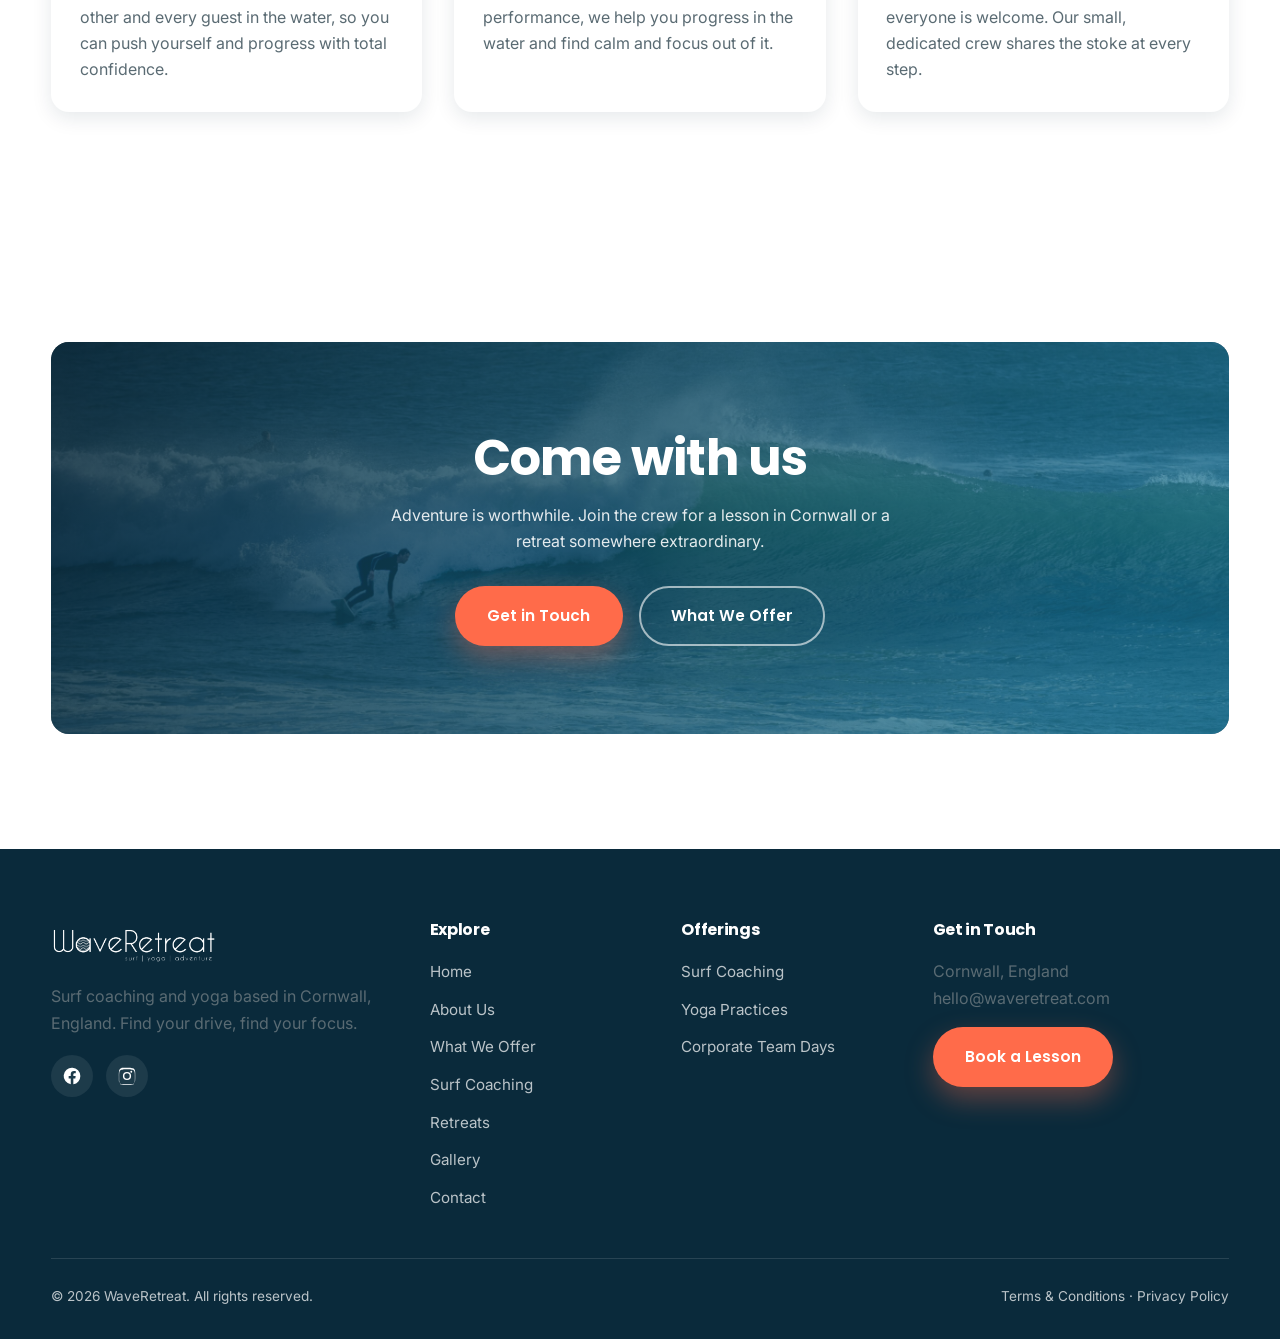
==== commit 81de01f9: "Update to site images." ====
--- a/about.html
+++ b/about.html
@@ -33,7 +33,7 @@
 
   <!-- PAGE HERO -->
   <section class="page-hero">
-    <div class="page-hero__bg" style="background-image:url('https://www.waveretreat.com/wp-content/uploads/2024/05/pura-vida-35-copy-scaled.jpg')"></div>
+    <div class="page-hero__bg" style="background-image:url('assets/gallery/pura-vida-35-copy-scaled.jpg')"></div>
     <div class="container">
       <div class="breadcrumb">Home · About Us</div>
       <h1>Our story</h1>
@@ -45,7 +45,7 @@
   <section class="section">
     <div class="container split">
       <div class="reveal media media--tall">
-        <img src="https://www.waveretreat.com/wp-content/uploads/2016/12/rich-with-board-500x469.jpg" alt="Rich Lacey, founder of WaveRetreat, with his surfboard" />
+        <img src="assets/gallery/rich-with-board.jpg" alt="Rich Lacey, founder of WaveRetreat, with his surfboard" />
       </div>
       <div class="reveal">
         <span class="eyebrow">Our Founder</span>
@@ -133,7 +133,7 @@
   <!-- CTA -->
   <section class="section">
     <div class="container">
-      <div class="cta reveal" style="background-image:url('https://www.waveretreat.com/wp-content/uploads/2024/05/banner-waveretreat-scaled.jpg')">
+      <div class="cta reveal" style="background-image:url('assets/gallery/banner-waveretreat-scaled.jpg')">
         <h2>Come with us</h2>
         <p>Adventure is worthwhile. Join the crew for a lesson in Cornwall or a retreat somewhere extraordinary.</p>
         <div class="hero__cta" style="justify-content:center">
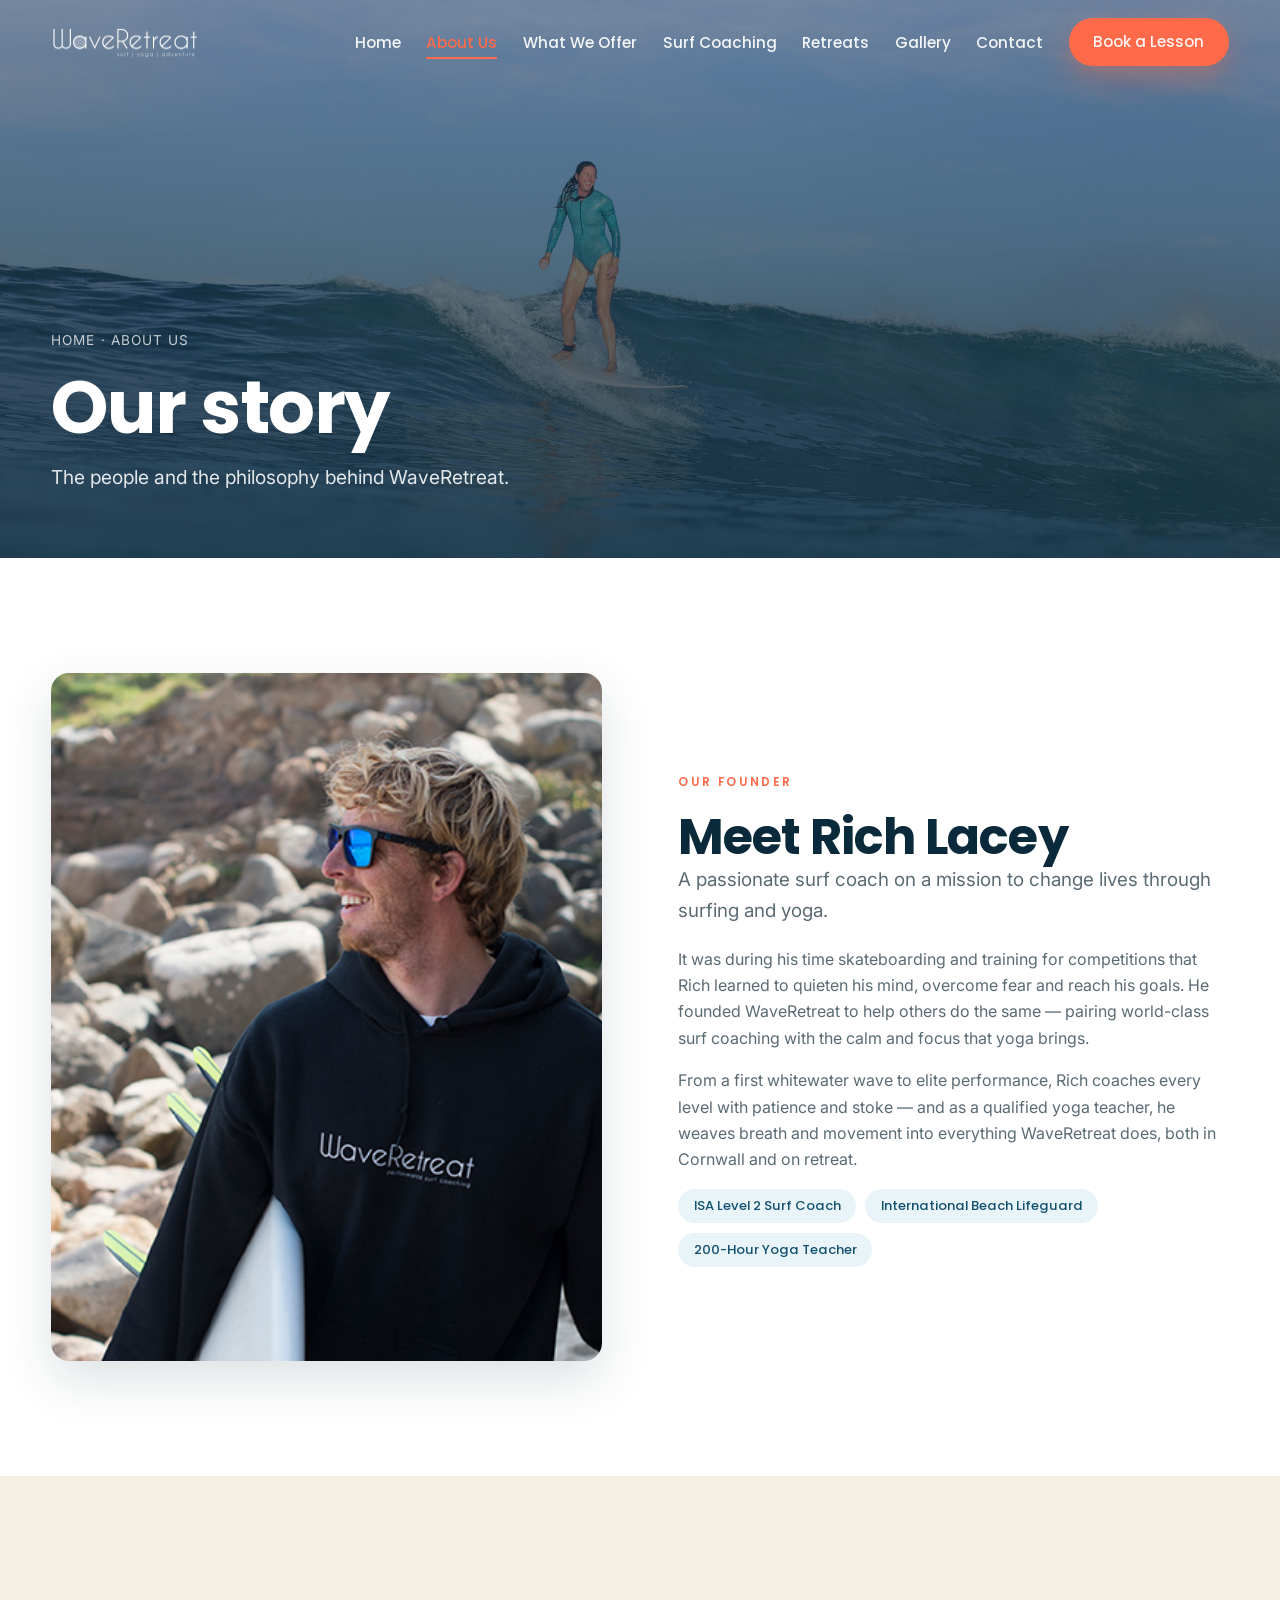
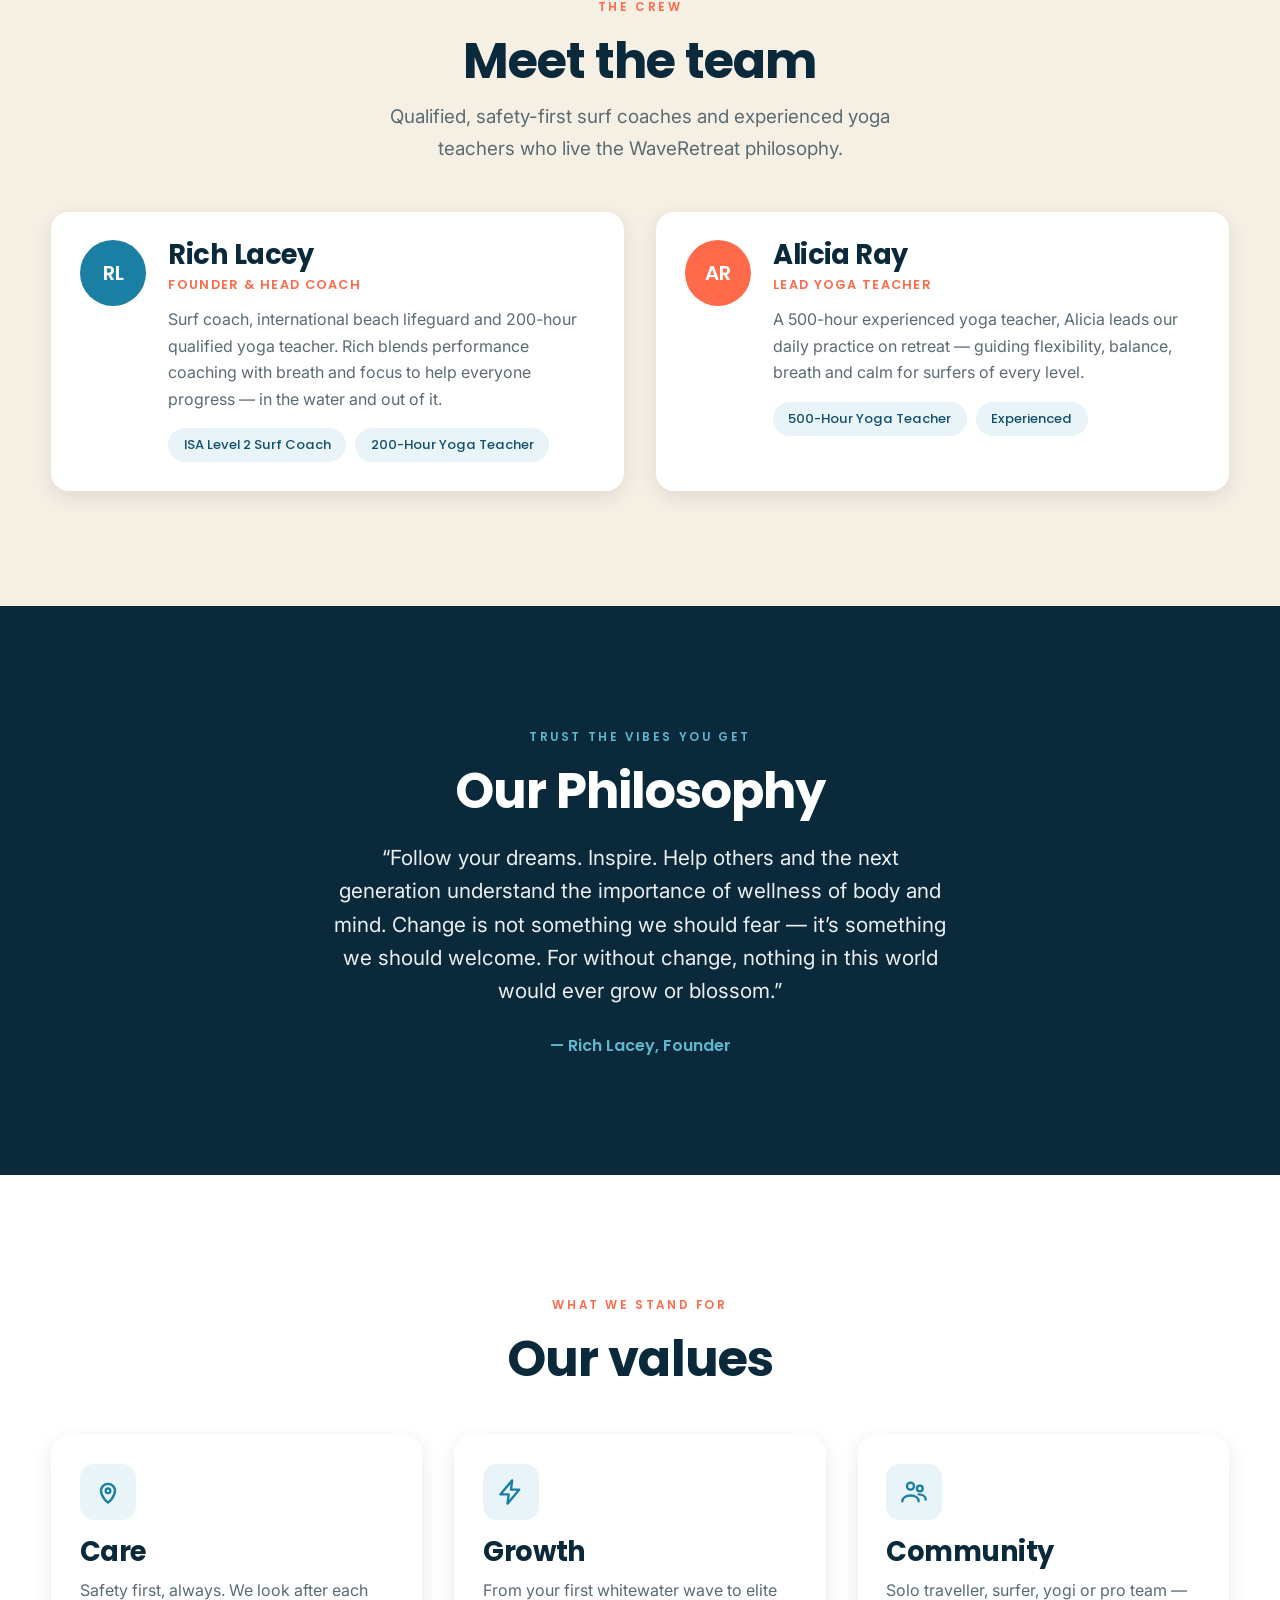
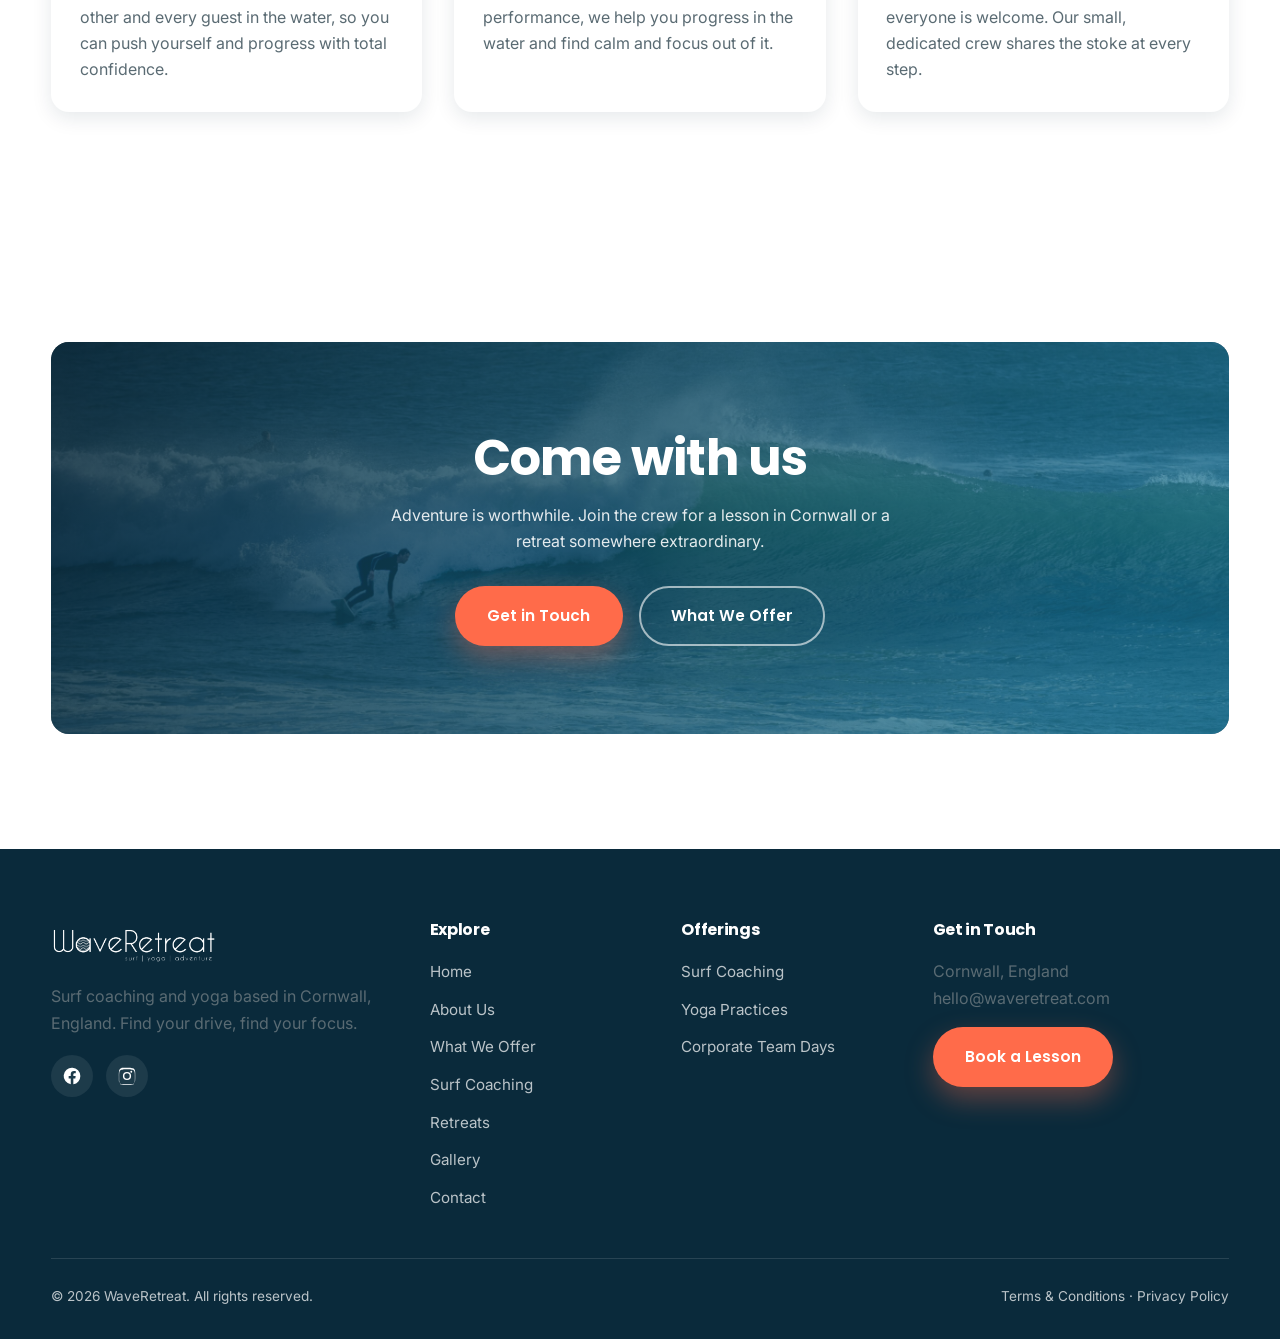
==== commit 8467fbfe: "Update to Team 3" ====
--- a/about.html
+++ b/about.html
@@ -83,9 +83,9 @@
         <article class="card reveal"><div class="card__body" style="flex-direction:row;gap:1.4rem;align-items:flex-start">
           <div class="quote__avatar" style="width:66px;height:66px;font-size:1.25rem;flex-shrink:0;background:var(--coral)">AR</div>
           <div>
-            <h3 style="margin-bottom:0.2rem">Alysia Ray</h3>
+            <h3 style="margin-bottom:0.2rem">Alicia Ray</h3>
             <div style="color:var(--coral);font-family:Poppins;font-weight:600;font-size:0.8rem;text-transform:uppercase;letter-spacing:0.1em;margin-bottom:0.7rem">Lead Yoga Teacher</div>
-            <p>A 500-hour experienced yoga teacher, Alysia leads our daily practice on retreat — guiding flexibility, balance, breath and calm for surfers of every level.</p>
+            <p>A 500-hour experienced yoga teacher, Alicia leads our daily practice on retreat — guiding flexibility, balance, breath and calm for surfers of every level.</p>
             <div class="tags"><span class="tag">500-Hour Yoga Teacher</span><span class="tag">Experienced</span></div>
           </div>
         </div></article>
